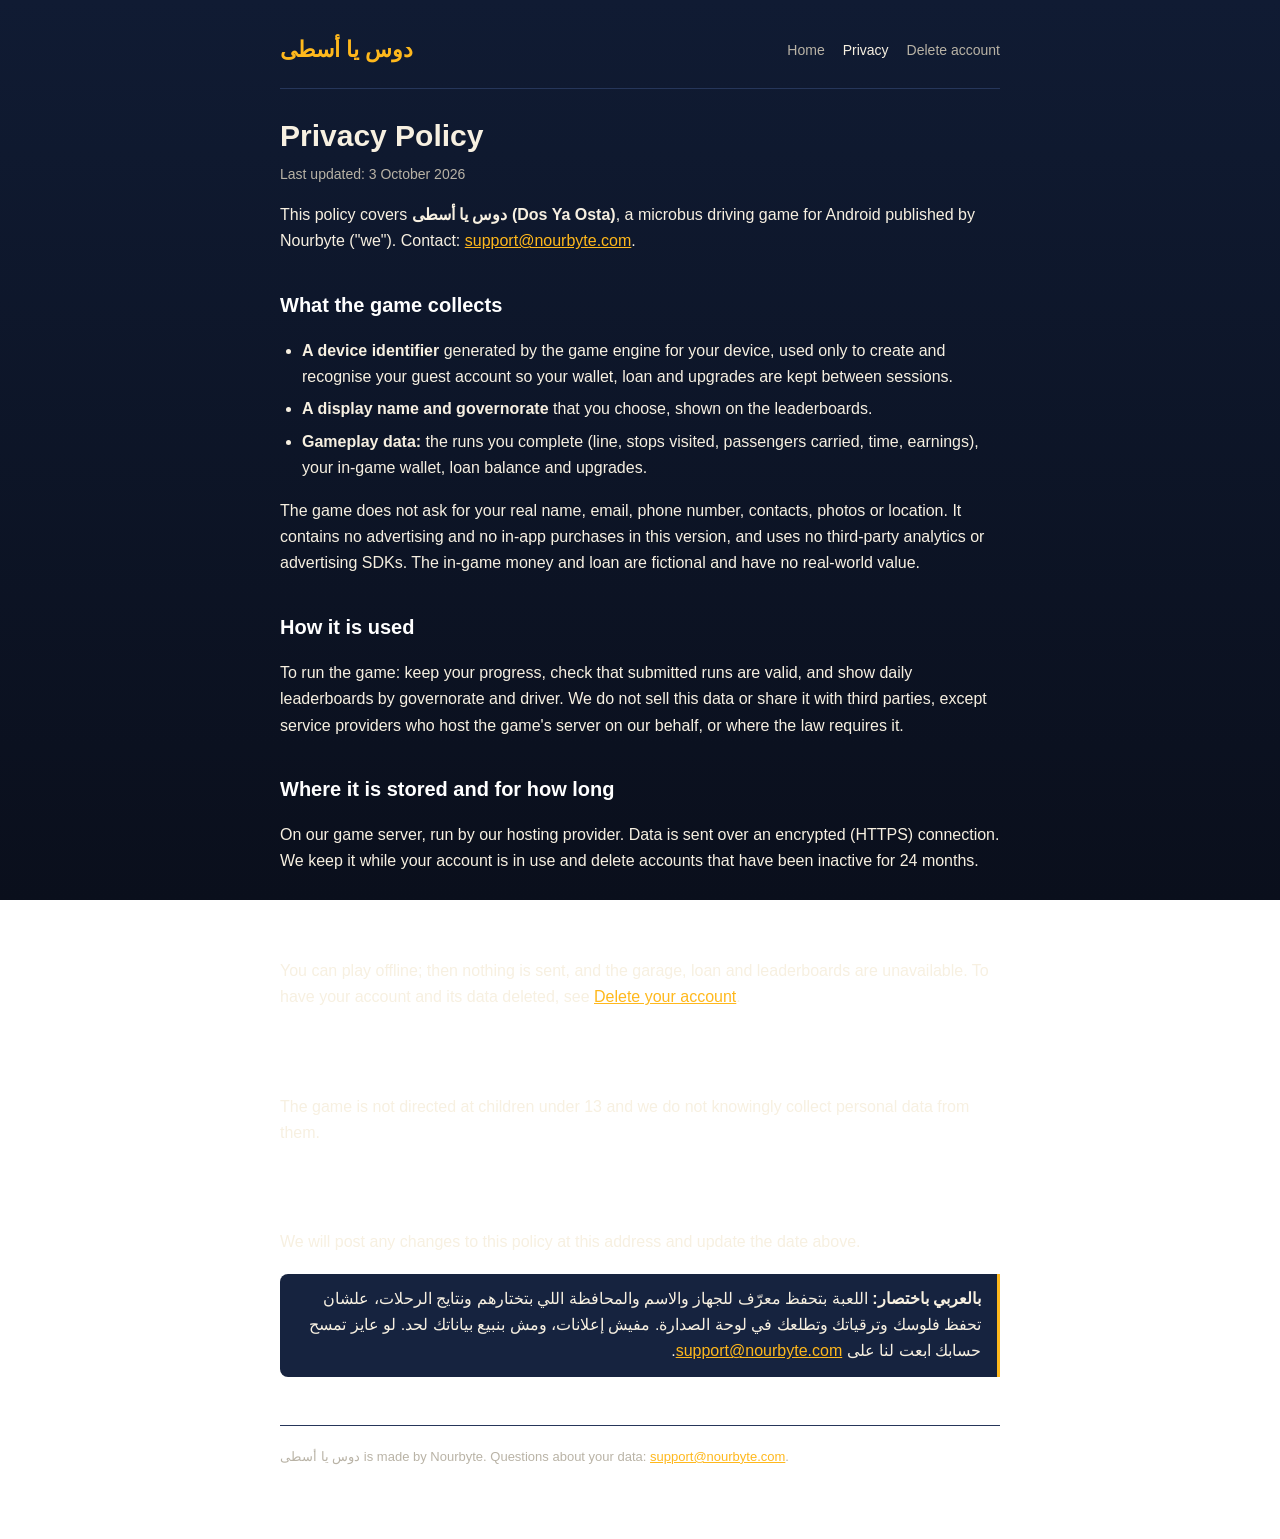
==== privacy.html @ fb577cc9 "Privacy policy and account deletion pages Co-Authored-By: Claude Opus 5.5 <noreply@anthropic.com> Cl" ====
<!doctype html>
<html lang="en"><head>
<meta charset="utf-8">
<meta name="viewport" content="width=device-width,initial-scale=1">
<title>Privacy Policy — دوس يا أسطى</title>
<meta name="description" content="Privacy policy for دوس يا أسطى (Dos Ya Osta), a microbus driving game by Nourbyte.">
<link rel="stylesheet" href="style.css">
</head><body><div class="wrap">
<header><span class="logo">دوس يا أسطى</span><nav>
<a href="index.html">Home</a><a href="privacy.html" aria-current="page">Privacy</a><a href="delete-account.html">Delete account</a>
</nav></header>
<h1>Privacy Policy</h1>
<p class="updated">Last updated: 3 October 2026</p>
<p>This policy covers <strong>دوس يا أسطى (Dos Ya Osta)</strong>, a microbus driving game for Android published by
Nourbyte ("we"). Contact: <a href="mailto:support@nourbyte.com">support@nourbyte.com</a>.</p>

<h2>What the game collects</h2>
<ul>
<li><strong>A device identifier</strong> generated by the game engine for your device, used only to create and
recognise your guest account so your wallet, loan and upgrades are kept between sessions.</li>
<li><strong>A display name and governorate</strong> that you choose, shown on the leaderboards.</li>
<li><strong>Gameplay data:</strong> the runs you complete (line, stops visited, passengers carried, time, earnings),
your in-game wallet, loan balance and upgrades.</li>
</ul>
<p>The game does not ask for your real name, email, phone number, contacts, photos or location. It contains no
advertising and no in-app purchases in this version, and uses no third-party analytics or advertising SDKs. The
in-game money and loan are fictional and have no real-world value.</p>

<h2>How it is used</h2>
<p>To run the game: keep your progress, check that submitted runs are valid, and show daily leaderboards by
governorate and driver. We do not sell this data or share it with third parties, except service providers who host
the game's server on our behalf, or where the law requires it.</p>

<h2>Where it is stored and for how long</h2>
<p>On our game server, run by our hosting provider. Data is sent over an encrypted (HTTPS) connection. We keep it while
your account is in use and delete accounts that have been inactive for 24 months.</p>

<h2>Your choices</h2>
<p>You can play offline; then nothing is sent, and the garage, loan and leaderboards are unavailable. To have your
account and its data deleted, see <a href="delete-account.html">Delete your account</a>.</p>

<h2>Children</h2>
<p>The game is not directed at children under 13 and we do not knowingly collect personal data from them.</p>

<h2>Changes</h2>
<p>We will post any changes to this policy at this address and update the date above.</p>

<div class="ar" lang="ar">
<strong>بالعربي باختصار:</strong> اللعبة بتحفظ معرّف للجهاز والاسم والمحافظة اللي بتختارهم ونتايج الرحلات، علشان
تحفظ فلوسك وترقياتك وتطلعك في لوحة الصدارة. مفيش إعلانات، ومش بنبيع بياناتك لحد. لو عايز تمسح حسابك ابعت لنا على
<a href="mailto:support@nourbyte.com">support@nourbyte.com</a>.
</div>

<footer>دوس يا أسطى is made by Nourbyte. Questions about your data:
<a href="mailto:support@nourbyte.com">support@nourbyte.com</a>.</footer>
</div></body></html>
---- style.css ----
:root{--bg:#101B33;--bg2:#0A0F1C;--fg:#F7F0E1;--muted:#b9b3a6;--accent:#FFB81C;
--link:#FFB81C;--card:#16233f;--border:#26365a}
*{box-sizing:border-box}
body{margin:0;background:linear-gradient(180deg,var(--bg),var(--bg2)) fixed;
color:var(--fg);font:16px/1.65 -apple-system,BlinkMacSystemFont,"Segoe UI",
Roboto,Helvetica,Arial,"Noto Naskh Arabic",sans-serif;-webkit-text-size-adjust:100%}
.wrap{max-width:760px;margin:0 auto;padding:32px 20px 72px}
header{display:flex;align-items:center;gap:12px;margin-bottom:28px;
padding-bottom:20px;border-bottom:1px solid var(--border)}
.logo{font-weight:900;font-size:22px;color:var(--accent);white-space:nowrap}
nav{margin-left:auto;display:flex;gap:18px;flex-wrap:wrap}
nav a{color:var(--muted);text-decoration:none;font-size:14px}
nav a:hover,nav a[aria-current]{color:var(--fg)}
h1{font-size:30px;line-height:1.25;margin:0 0 8px}
h2{font-size:20px;margin:34px 0 10px;color:#fff}
a{color:var(--link)}
ul,ol{padding-left:22px}li{margin:6px 0}
.ar{direction:rtl;text-align:right;background:var(--card);border-right:3px solid var(--accent);
padding:12px 16px;border-radius:8px 0 0 8px;margin:18px 0}
footer{margin-top:48px;padding-top:20px;border-top:1px solid var(--border);
color:var(--muted);font-size:13px}
.updated{color:var(--muted);font-size:14px;margin:0 0 6px}
@media(max-width:520px){.wrap{padding:22px 16px 56px}h1{font-size:24px}
header{flex-wrap:wrap}nav{margin-left:0;width:100%}}
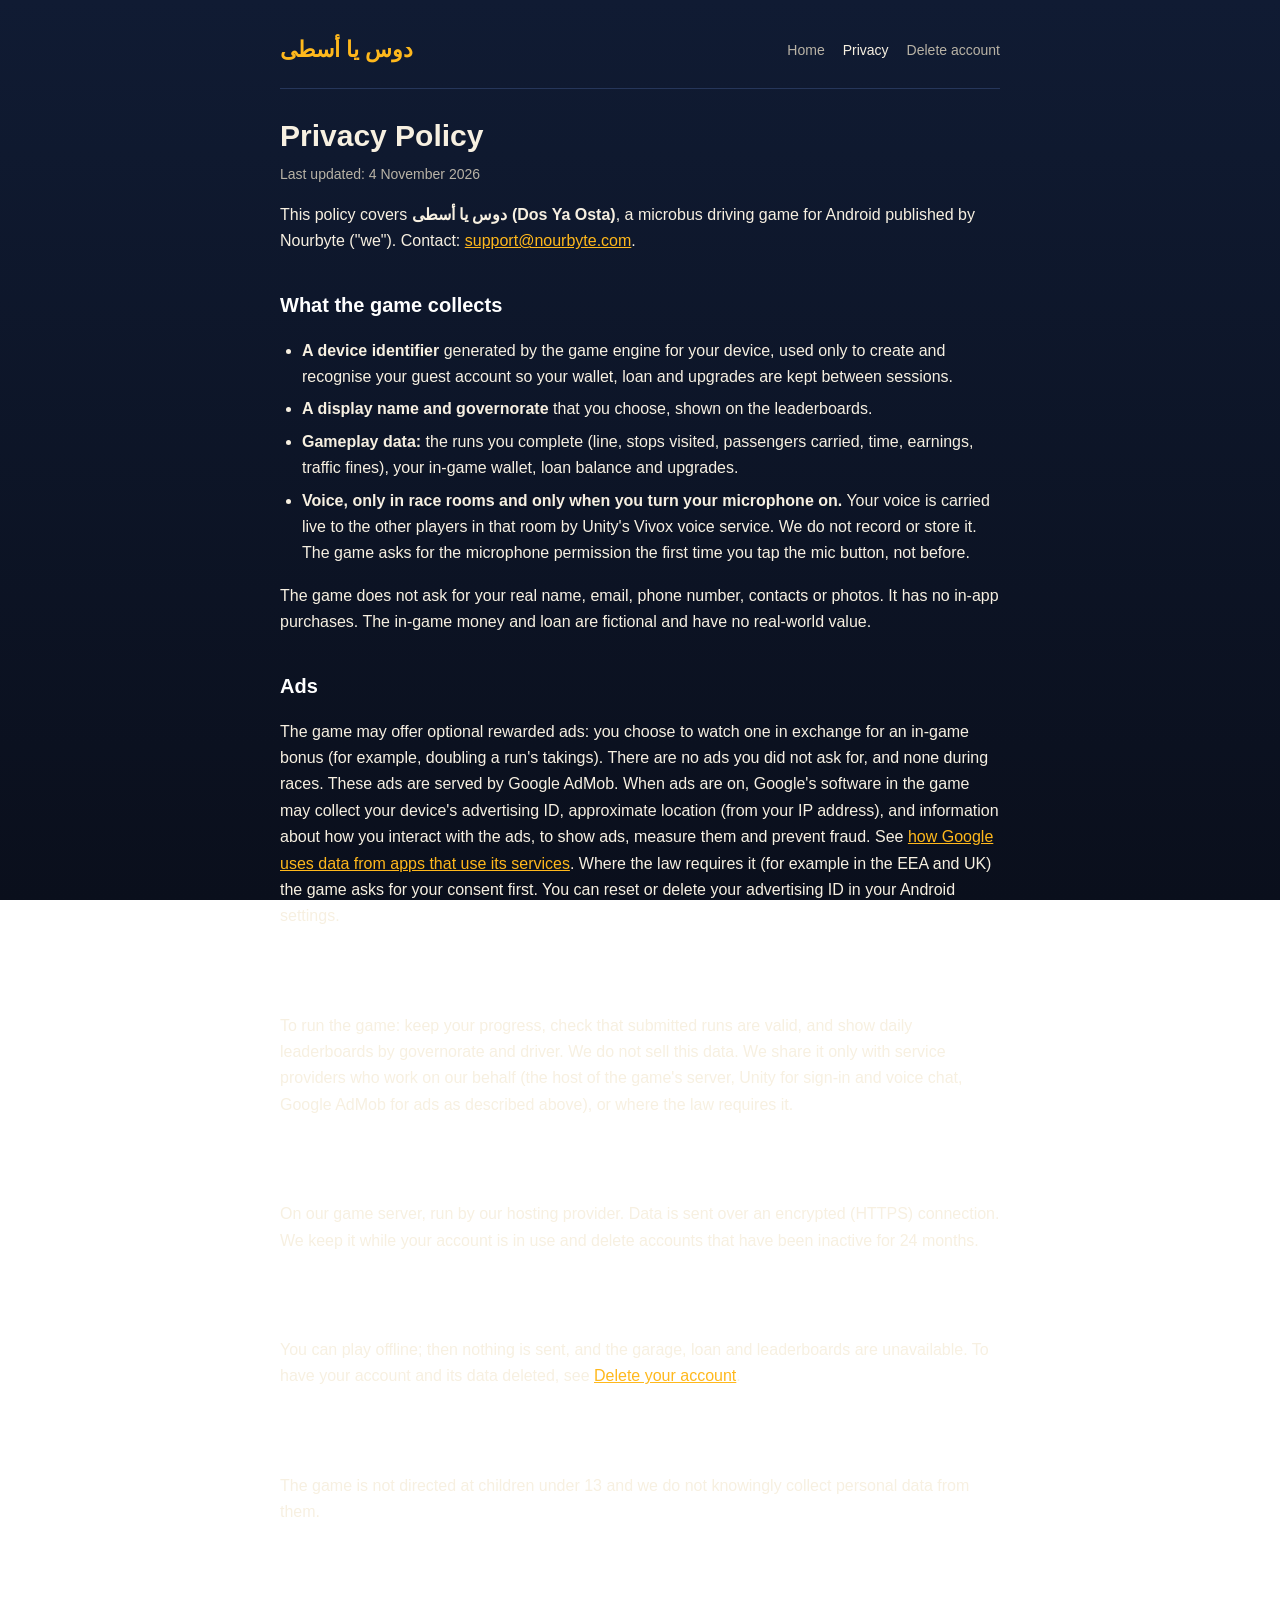
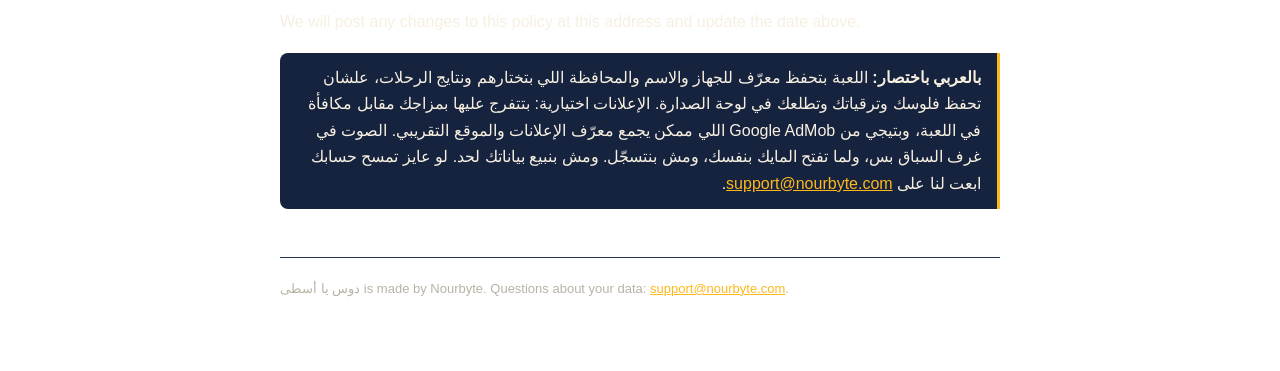
==== commit d081528b: "Privacy: optional rewarded ads (AdMob) and race voice chat (Vivox); switch on test ads Co-Authored-B" ====
--- a/privacy.html
+++ b/privacy.html
@@ -10,7 +10,7 @@
 <a href="index.html">Home</a><a href="privacy.html" aria-current="page">Privacy</a><a href="delete-account.html">Delete account</a>
 </nav></header>
 <h1>Privacy Policy</h1>
-<p class="updated">Last updated: 3 October 2026</p>
+<p class="updated">Last updated: 4 November 2026</p>
 <p>This policy covers <strong>دوس يا أسطى (Dos Ya Osta)</strong>, a microbus driving game for Android published by
 Nourbyte ("we"). Contact: <a href="mailto:support@nourbyte.com">support@nourbyte.com</a>.</p>
 
@@ -19,17 +19,29 @@
 <li><strong>A device identifier</strong> generated by the game engine for your device, used only to create and
 recognise your guest account so your wallet, loan and upgrades are kept between sessions.</li>
 <li><strong>A display name and governorate</strong> that you choose, shown on the leaderboards.</li>
-<li><strong>Gameplay data:</strong> the runs you complete (line, stops visited, passengers carried, time, earnings),
-your in-game wallet, loan balance and upgrades.</li>
+<li><strong>Gameplay data:</strong> the runs you complete (line, stops visited, passengers carried, time, earnings,
+traffic fines), your in-game wallet, loan balance and upgrades.</li>
+<li><strong>Voice, only in race rooms and only when you turn your microphone on.</strong> Your voice is carried live to
+the other players in that room by Unity's Vivox voice service. We do not record or store it. The game asks for the
+microphone permission the first time you tap the mic button, not before.</li>
 </ul>
-<p>The game does not ask for your real name, email, phone number, contacts, photos or location. It contains no
-advertising and no in-app purchases in this version, and uses no third-party analytics or advertising SDKs. The
-in-game money and loan are fictional and have no real-world value.</p>
+<p>The game does not ask for your real name, email, phone number, contacts or photos. It has no in-app purchases.
+The in-game money and loan are fictional and have no real-world value.</p>
+
+<h2>Ads</h2>
+<p>The game may offer optional rewarded ads: you choose to watch one in exchange for an in-game bonus (for example,
+doubling a run's takings). There are no ads you did not ask for, and none during races. These ads are served by
+Google AdMob. When ads are on, Google's software in the game may collect your device's advertising ID, approximate
+location (from your IP address), and information about how you interact with the ads, to show ads, measure them and
+prevent fraud. See <a href="https://policies.google.com/technologies/partner-sites">how Google uses data from apps
+that use its services</a>. Where the law requires it (for example in the EEA and UK) the game asks for your consent
+first. You can reset or delete your advertising ID in your Android settings.</p>
 
 <h2>How it is used</h2>
 <p>To run the game: keep your progress, check that submitted runs are valid, and show daily leaderboards by
-governorate and driver. We do not sell this data or share it with third parties, except service providers who host
-the game's server on our behalf, or where the law requires it.</p>
+governorate and driver. We do not sell this data. We share it only with service providers who work on our behalf
+(the host of the game's server, Unity for sign-in and voice chat, Google AdMob for ads as described above), or where
+the law requires it.</p>
 
 <h2>Where it is stored and for how long</h2>
 <p>On our game server, run by our hosting provider. Data is sent over an encrypted (HTTPS) connection. We keep it while
@@ -47,7 +59,9 @@
 
 <div class="ar" lang="ar">
 <strong>بالعربي باختصار:</strong> اللعبة بتحفظ معرّف للجهاز والاسم والمحافظة اللي بتختارهم ونتايج الرحلات، علشان
-تحفظ فلوسك وترقياتك وتطلعك في لوحة الصدارة. مفيش إعلانات، ومش بنبيع بياناتك لحد. لو عايز تمسح حسابك ابعت لنا على
+تحفظ فلوسك وترقياتك وتطلعك في لوحة الصدارة. الإعلانات اختيارية: بتتفرج عليها بمزاجك مقابل مكافأة في اللعبة،
+وبتيجي من Google AdMob اللي ممكن يجمع معرّف الإعلانات والموقع التقريبي. الصوت في غرف السباق بس، ولما تفتح المايك
+بنفسك، ومش بنتسجّل. ومش بنبيع بياناتك لحد. لو عايز تمسح حسابك ابعت لنا على
 <a href="mailto:support@nourbyte.com">support@nourbyte.com</a>.
 </div>
 
